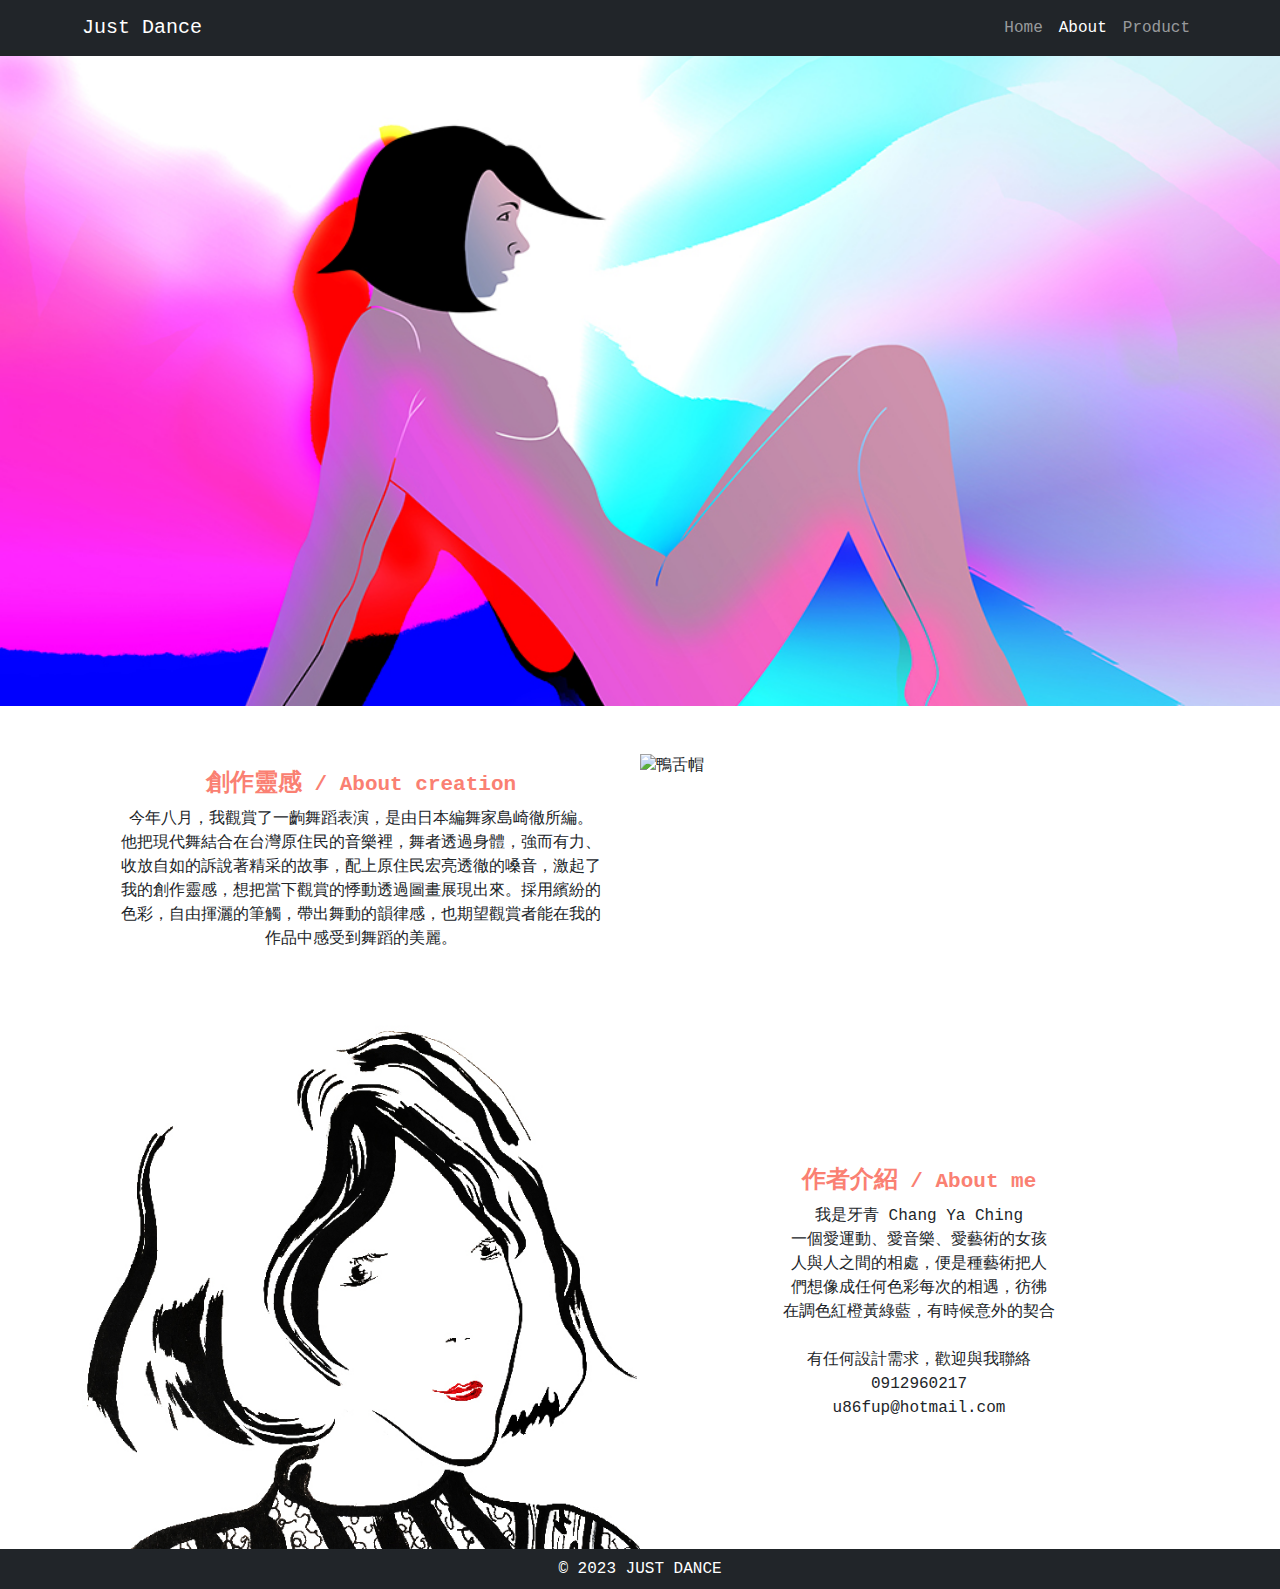
==== about.html @ ed5675bd "just dance" ====
<!doctype html>
<html lang="en">
<head>
<meta charset="UTF-8">
<meta name="viewport" content="width=device-width, initial-scale=1">
<link rel="stylesheet" type="text/css" href="css/bootstrap.css">
<link rel="stylesheet" type="text/css" href="css/about.css">
<title>About</title>
</head>


<body>
	<header>
		<nav class="navbar navbar-expand-lg navbar-dark bg-dark fixed-top">
			<div class="container">
				<a class="navbar-brand" href="index.html">Just Dance</a>
				<button class="navbar-toggler" type="button" data-bs-toggle="collapse" data-bs-target="#navbarNav" aria-controls="navbarNav" aria-expanded="false" aria-label="Toggle navigation">
				<span class="navbar-toggler-icon"></span>
				</button>
				<div class="collapse navbar-collapse" id="navbarNav">
					<ul class="navbar-nav ms-auto">
						<li class="nav-item">
							<a class="nav-link" aria-current="page" href="index.html">Home</a>
						</li>
						<li class="nav-item">
							<a class="nav-link active" href="about.html">About</a>
						</li>
						<li class="nav-item">
							<a class="nav-link" href="product.html">Product</a>
						</li>
					</ul>
				</div>
			</div>
		</nav>
	</header>
	<div id="banner"></div>
	<div class="container mt-5">
		<div class="row g-0">
			<div class="col-lg mb-4 align-self-center text-center">
				<h4 class="title mt-3">創作靈感<small> / About creation</small></h4>
				<p>今年八月，我觀賞了一齣舞蹈表演，是由日本編舞家島崎徹所編。<br>他把現代舞結合在台灣原住民的音樂裡，舞者透過身體，強而有力、<br>收放自如的訴說著精采的故事，配上原住民宏亮透徹的嗓音，激起了<br>我的創作靈感，想把當下觀賞的悸動透過圖畫展現出來。採用繽紛的<br>色彩，自由揮灑的筆觸，帶出舞動的韻律感，也期望觀賞者能在我的<br>作品中感受到舞蹈的美麗。</p>
			</div>
			<div class="col-lg">
				<img src="../帽子購物網站/img/aboutcreation.png" alt="鴨舌帽" class="img-fluid">
			</div>
		</div>
		<div class="row g-0">
			<div class="col-lg mt-5 align-self-center text-center">
				<h4 class="title mt-3">作者介紹<small> / About me</small></h4>
				<p>我是牙青 Chang Ya Ching<br>一個愛運動、愛音樂、愛藝術的女孩<br>人與人之間的相處，便是種藝術把人<br>們想像成任何色彩每次的相遇，彷彿<br>在調色紅橙黃綠藍，有時候意外的契合<br/><br/>有任何設計需求，歡迎與我聯絡<br/>0912960217<br>u86fup@hotmail.com</p>
			</div>
			<div class="col-lg order-lg-first">
				<img src="img/about.jpg" alt="鴨舌帽" class="img-fluid">
			</div>
		</div>
	</div>

	<footer class="text-center bg-dark text-white py-2">
		© 2023 JUST DANCE
	</footer>
	<script src="js/bootstrap.js"></script>
</body>
</html>
---- css/about.css ----
@charset "UTF-8";
/* CSS Document */
body{
	font-family: Consolas, "Andale Mono", "Lucida Console", "Lucida Sans Typewriter", Monaco, "Courier New", "monospace";
}
#banner{
	background-image: url(../img/banner.jpg);
	background-position: center top;
	background-size: cover;
	height: 650px;
	margin-top: 3.5rem;
}
.title{
	color: #fa8072;
	font-weight: bold;
}
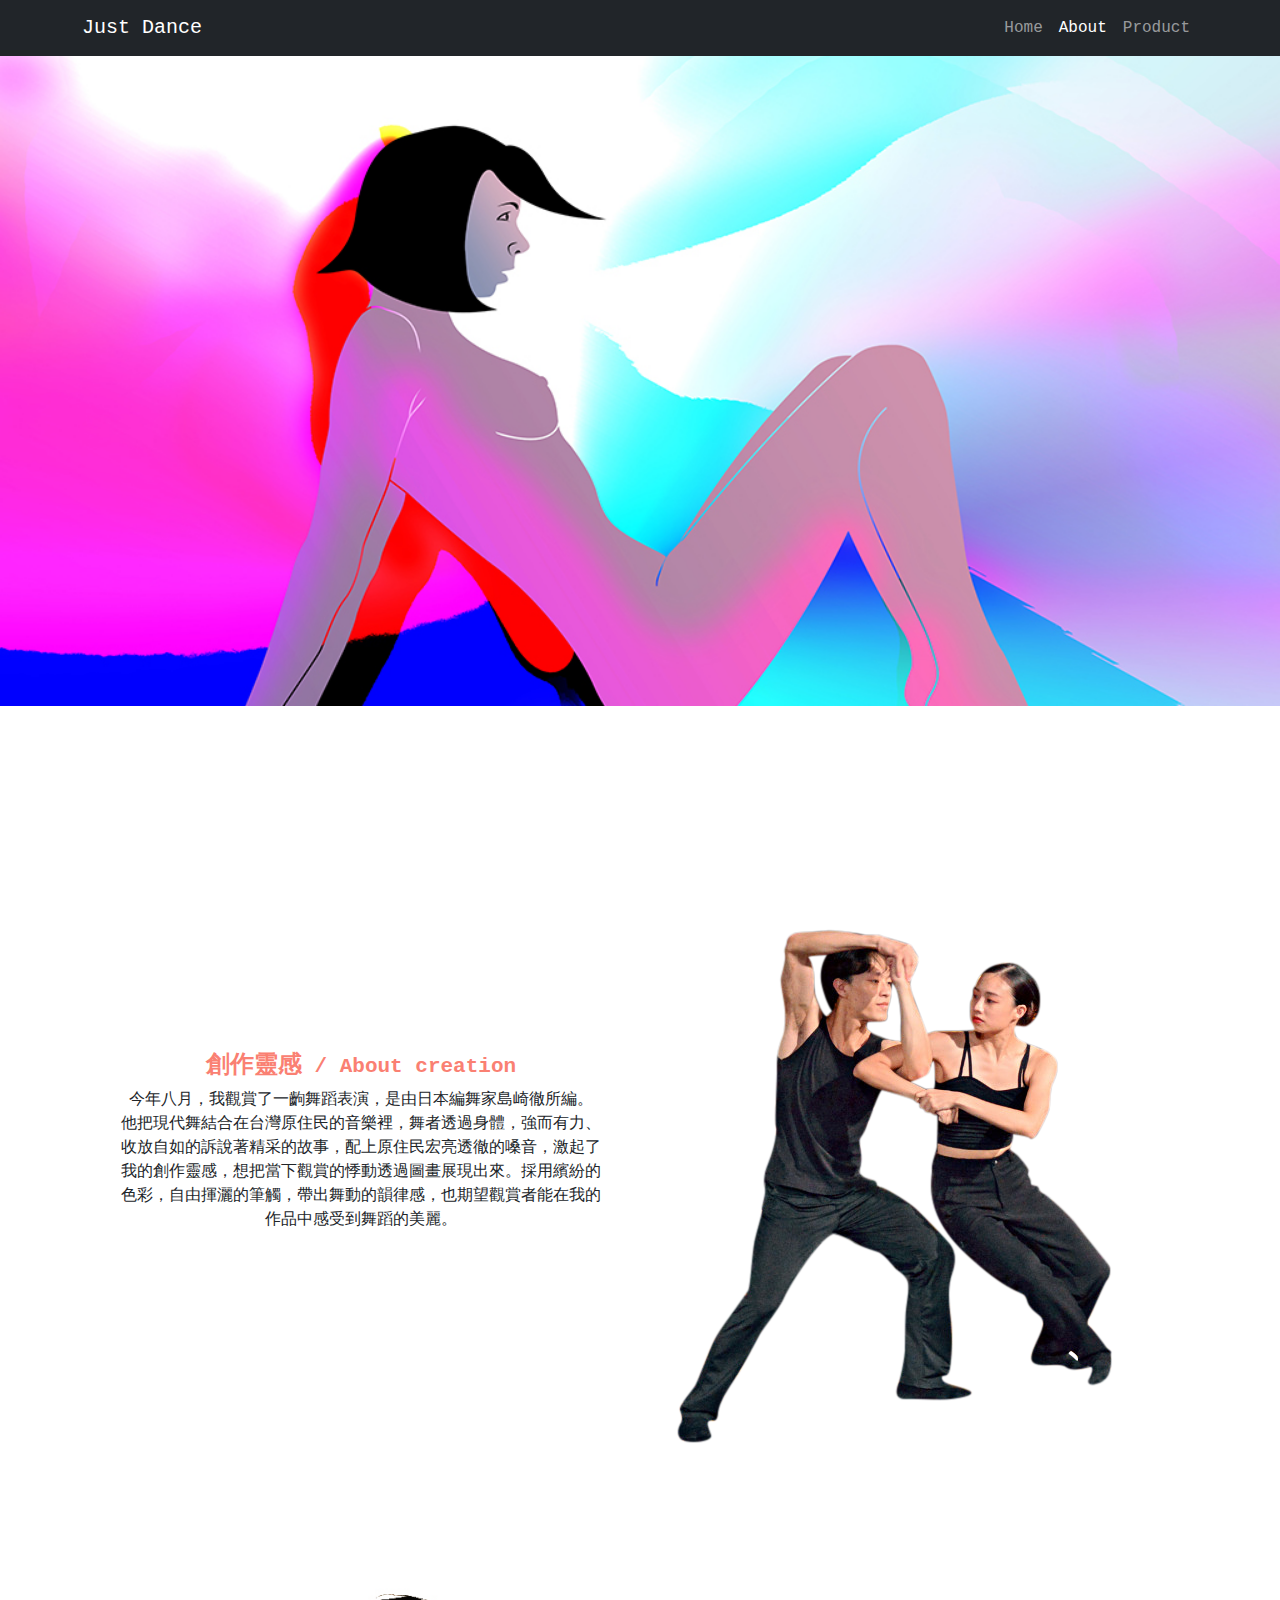
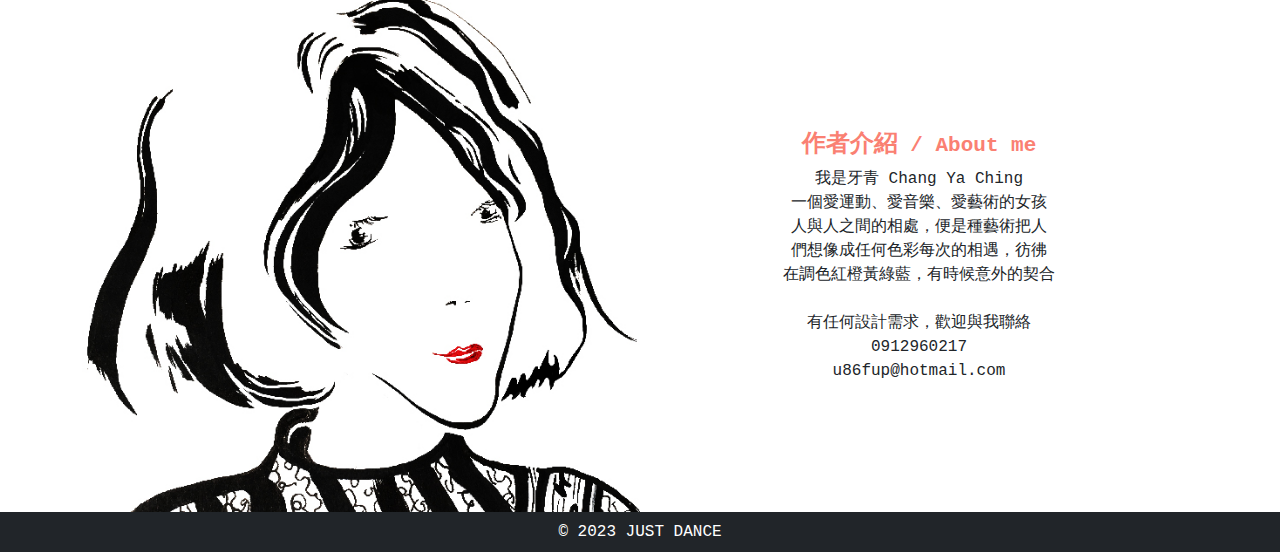
==== commit a0f6e3de: "img" ====
--- a/about.html
+++ b/about.html
@@ -41,7 +41,7 @@
 				<p>今年八月，我觀賞了一齣舞蹈表演，是由日本編舞家島崎徹所編。<br>他把現代舞結合在台灣原住民的音樂裡，舞者透過身體，強而有力、<br>收放自如的訴說著精采的故事，配上原住民宏亮透徹的嗓音，激起了<br>我的創作靈感，想把當下觀賞的悸動透過圖畫展現出來。採用繽紛的<br>色彩，自由揮灑的筆觸，帶出舞動的韻律感，也期望觀賞者能在我的<br>作品中感受到舞蹈的美麗。</p>
 			</div>
 			<div class="col-lg">
-				<img src="../帽子購物網站/img/aboutcreation.png" alt="鴨舌帽" class="img-fluid">
+				<img src="img/aboutcreation.png" alt="鴨舌帽" class="img-fluid">
 			</div>
 		</div>
 		<div class="row g-0">
